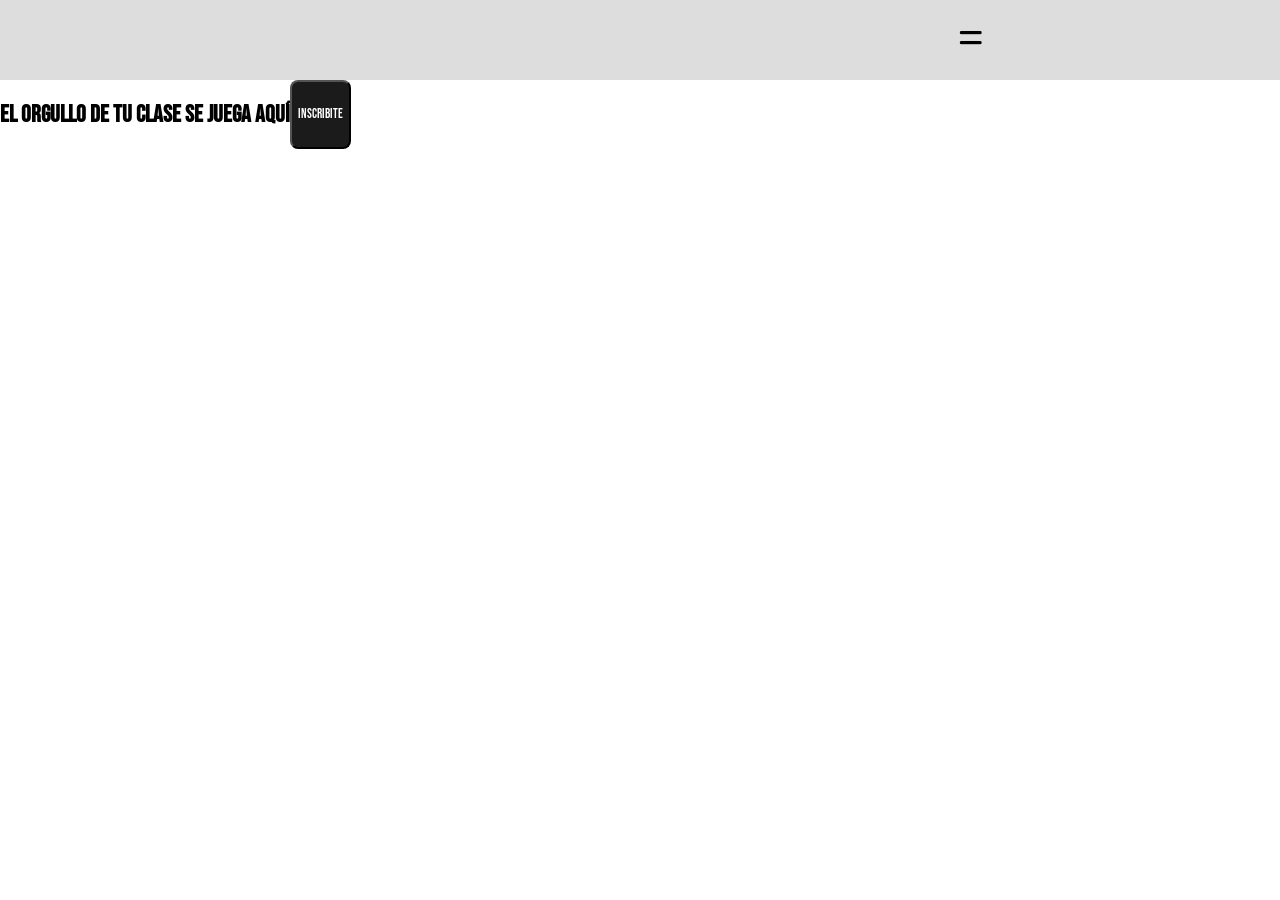
==== index.html @ 9fe6f3df "commit primero" ====
<!DOCTYPE html>
<html lang="en">
<head>
    <meta charset="UTF-8">
    <meta name="viewport" content="width=device-width, initial-scale=1.0">
    <title>Torneo Medac</title>
    <link rel="stylesheet" href="styles.css">

    <!--FUENTES-->
    <link rel="preconnect" href="https://fonts.googleapis.com">
    <link rel="preconnect" href="https://fonts.gstatic.com" crossorigin>
    <link href="https://fonts.googleapis.com/css2?family=Instrument+Serif:ital@0;1&family=Montserrat:ital,wght@0,100..900;1,100..900&display=swap" rel="stylesheet">

    <link rel="preconnect" href="https://fonts.googleapis.com">
    <link rel="preconnect" href="https://fonts.gstatic.com" crossorigin>
    <link href="https://fonts.googleapis.com/css2?family=Bebas+Neue&family=Instrument+Serif:ital@0;1&family=Montserrat:ital,wght@0,100..900;1,100..900&display=swap" rel="stylesheet">
</head>
<body>
    <header class="header">
        <div class="header__image">
            <img src="https://i1.sndcdn.com/avatars-000643652070-avjcbu-t1080x1080.jpg" class="header__image" alt="">
        </div>
        <nav class="header__nav">
            <input type="checkbox" id="nav-checkbox">
            <label for="nav-checkbox">=</label>
            <ul class="header__list-nav">
                <li class="header__list-item"><a href="#">Inicio</a></li>
                <li class="header__list-item"><a href="#">Torneos</a></li>
                <li class="header__list-item"><a href="">Inscripcion</a></li>
                <li class="header__list-item"><a href="">Premios</a></li>
            </ul>
        </nav>
    </header>

    <main>
        <div class="portada">
            <h2>El orgullo de tu clase se juega aquí</h2>
            <button class="portada__boton">Inscribite</button>
        </div>
    </main>
</body>
</html>
---- styles.css ----
.instrument-serif-regular {
    font-family: "Instrument Serif", serif;
    font-weight: 400;
    font-style: normal;
}

.instrument-serif-regular-italic {
    font-family: "Instrument Serif", serif;
    font-weight: 400;
    font-style: italic;
}


body {
    font-family: "Instrument Serif";
    
}

body, header, ul, li, nav, p, div, a {
    margin: 0;
    padding: 0;
}


/*-----HEADER-------*/
.header {
    display: flex;
    width: 100vw;
    height: 80px;
    justify-content: space-around;
    align-items: center;
    font-size: 3rem;
    background-color: #ddd;
    z-index: 1;
    
}

.header__image {
    width: 64px;
}



.header__nav-button {
    font-weight: 800;
}

#nav-checkbox{
    display: none;
}

.header__list-nav {
    display: none;
    list-style: none;
    position: absolute;

}

label {
    font-weight: 700;
}

#nav-checkbox:checked ~ .header__list-nav {
    width: 100%;
    height: 80vh;
    background-color: yellow;
    display: flex;
    position: absolute;
    flex-direction: column;
    top: 80px;
    left: 0;
    z-index: 1;
}

.header__list-item {
    text-align: center;
    margin: 30px 0px;
    justify-content: space-around;
}

.header__list-item a {
    text-decoration: none;
    color: #122f4a;
    padding: 8px;
    
}

/*-----HEADER-------*/


/*-----MAIN-------*/
.portada {
    font-family: "Bebas Neue", sans-serif;
    display: flex;
}

.portada__boton {
    font-family: "Bebas Neue", sans-serif;
    background-color: #1b1b1b; 
    color: #fff;
    border-radius: 8px;
}

/*-----MAIN-------*/
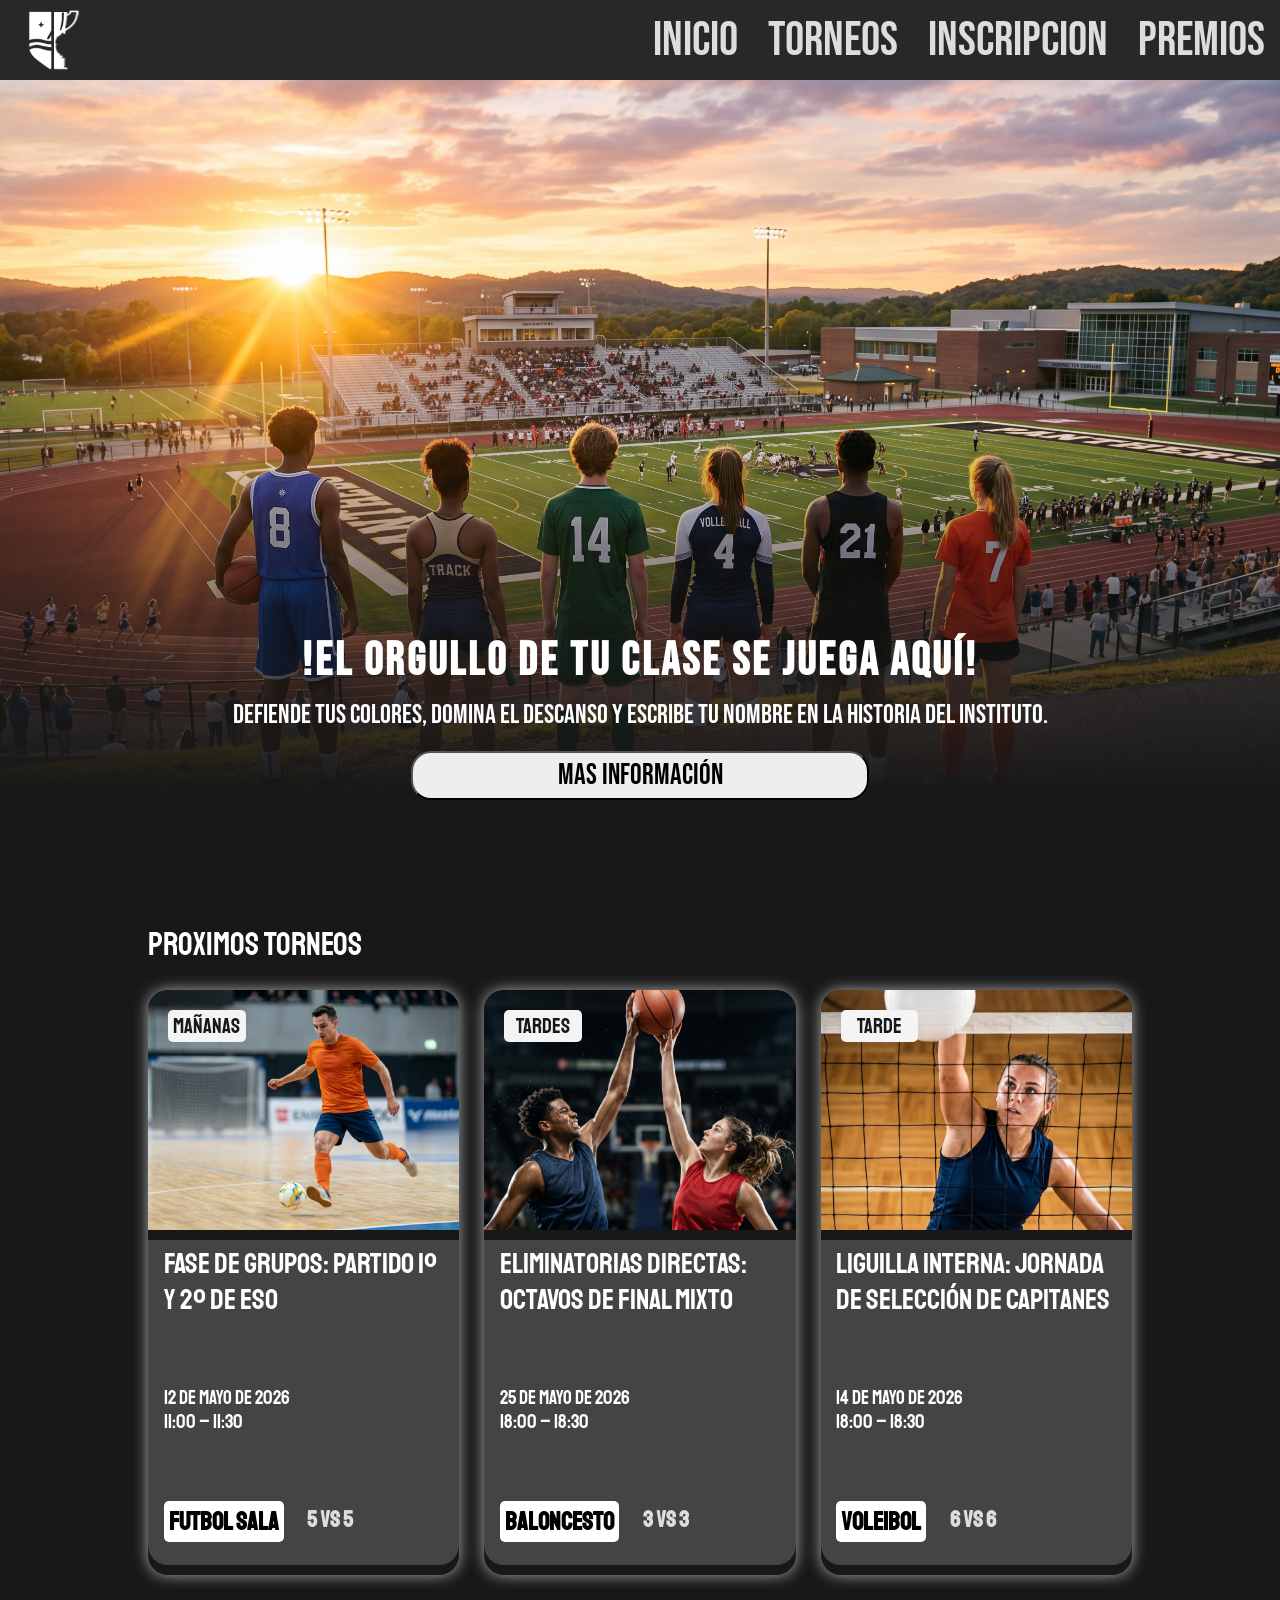
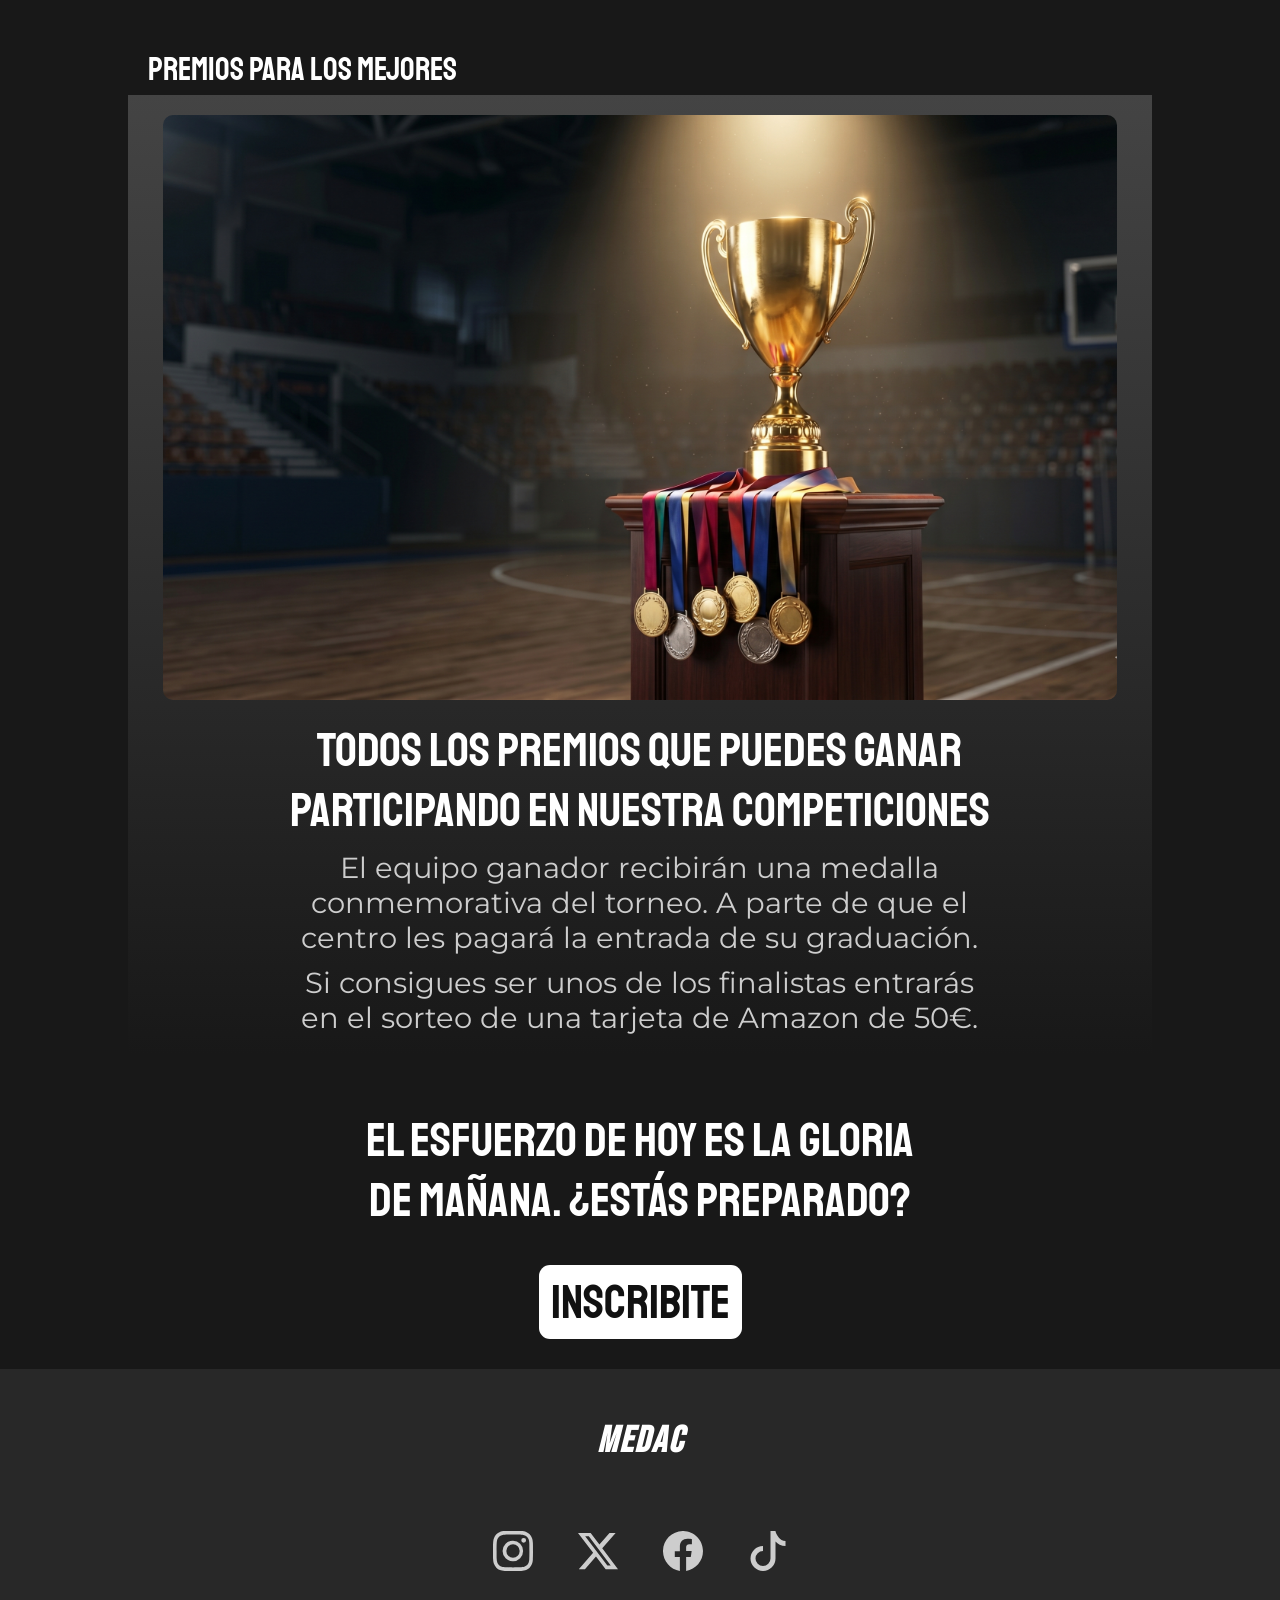
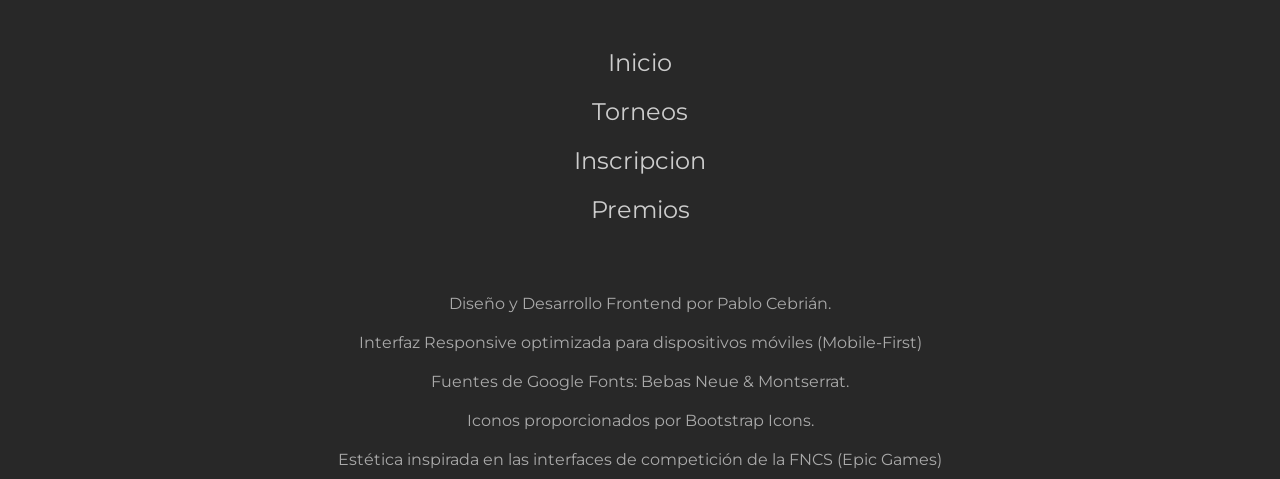
==== commit 2a6a266d: "resposive de la pagina de inicio" ====
--- a/index.html
+++ b/index.html
@@ -9,34 +9,149 @@
     <!--FUENTES-->
     <link rel="preconnect" href="https://fonts.googleapis.com">
     <link rel="preconnect" href="https://fonts.gstatic.com" crossorigin>
-    <link href="https://fonts.googleapis.com/css2?family=Instrument+Serif:ital@0;1&family=Montserrat:ital,wght@0,100..900;1,100..900&display=swap" rel="stylesheet">
-
-    <link rel="preconnect" href="https://fonts.googleapis.com">
-    <link rel="preconnect" href="https://fonts.gstatic.com" crossorigin>
-    <link href="https://fonts.googleapis.com/css2?family=Bebas+Neue&family=Instrument+Serif:ital@0;1&family=Montserrat:ital,wght@0,100..900;1,100..900&display=swap" rel="stylesheet">
+    <link href="https://fonts.googleapis.com/css2?family=Bebas+Neue&family=Instrument+Serif:ital@0;1&family=Montserrat:ital,wght@0,100..900;1,100..900&family=Oswald:wght@200..700&family=Staatliches&display=swap" rel="stylesheet">
 </head>
 <body>
     <header class="header">
         <div class="header__image">
-            <img src="https://i1.sndcdn.com/avatars-000643652070-avjcbu-t1080x1080.jpg" class="header__image" alt="">
+            <img src="img/logo.png" class="header__image" alt="">
         </div>
         <nav class="header__nav">
             <input type="checkbox" id="nav-checkbox">
-            <label for="nav-checkbox">=</label>
+            <label class="header__nav-button" for="nav-checkbox">=</label>
             <ul class="header__list-nav">
                 <li class="header__list-item"><a href="#">Inicio</a></li>
-                <li class="header__list-item"><a href="#">Torneos</a></li>
-                <li class="header__list-item"><a href="">Inscripcion</a></li>
-                <li class="header__list-item"><a href="">Premios</a></li>
+                <li class="header__list-item"><a href="torneos.html">Torneos</a></li>
+                <li class="header__list-item"><a href="inscripcion.html">Inscripcion</a></li>
+                <li class="header__list-item"><a href="premios.html">Premios</a></li>
             </ul>
         </nav>
     </header>
 
     <main>
         <div class="portada">
-            <h2>El orgullo de tu clase se juega aquí</h2>
-            <button class="portada__boton">Inscribite</button>
+            <div class="portada__texto">
+                <h2>!El orgullo de tu clase se juega aquí!</h2>
+                <p>Defiende tus colores, domina el descanso y escribe tu nombre en la historia del instituto.</p>
+                <button class="portada__boton">Mas Información</button>
+            </div>
+        </div>
+        <div class="inicio__cuerpo">
+            <div class="inicio-seccion seccion1">
+                <h3 class="seccion__titulo">Proximos Torneos</h3>
+
+                <div class="inicio--carrusel">
+                    <a href="" class="proximo-torneo">
+                        <div class="torneo__img torneo__img1">
+                            <p class="torneo--turno">Mañanas</p>
+                        </div>
+                        <div class="torneo__info">
+                            <p class="info--titulo">Fase de Grupos: Partido 1º y 2º de ESO</p>
+                            <div class="info--fecha">
+                                <p>12 de mayo de 2026</p>
+                                <p>11:00 – 11:30</p>
+                            </div>
+                            <div class="deporteNumero">
+                                <h4>Futbol Sala</h4>
+                                <h4>5 vs 5</h4>
+                            </div>
+                        </div>
+                    </a>
+
+                    <a href="" class="proximo-torneo">
+                        <div class="torneo__img torneo__img2">
+                            <p class="torneo--turno">Tardes</p>
+                        </div>
+                        <div class="torneo__info">
+                            <p class="info--titulo">Eliminatorias Directas: Octavos de Final Mixto</p>
+                            <div class="info--fecha">
+                                <p>25 de mayo de 2026</p>
+                                <p>18:00 – 18:30</p>
+                            </div>
+                            <div class="deporteNumero">
+                                <h4>Baloncesto</h4>
+                                <h4>3 vs 3</h4>
+                            </div>
+                        </div>
+                    </a>
+    
+                    <a href="" class="proximo-torneo">
+                        <div class="torneo__img torneo__img3">
+                            <p class="torneo--turno">Tarde</p>
+                        </div>
+                        <div class="torneo__info">
+                            <p class="info--titulo">Liguilla Interna: Jornada de Selección de Capitanes</p>
+                            <div class="info--fecha">
+                                <p>14 de mayo de 2026</p>
+                                <p>18:00 – 18:30</p>
+                            </div>
+                            <div class="deporteNumero">
+                                <h4>Voleibol</h4>
+                                <h4>6 vs 6</h4>
+                            </div>
+                        </div>
+                    </a>
+                </div>
+            </div>
+
+            <div class="inicio-seccion seccion2">
+                <h3 class="seccion__titulo">Premios Para los Mejores</h3>
+                <div class="seccion2--cuerpo">
+                    <div class="seccion2--img"></div>
+                    <div class="seccion2--texto">
+                        <h4>Todos los premios que puedes ganar participando en nuestra competiciones</h4>
+                        <p>El equipo ganador recibirán una medalla conmemorativa del torneo.
+                        A parte de que el centro les pagará la entrada de su graduación.
+                        </p>
+                        <p>
+                            Si consigues ser unos de los finalistas entrarás en el sorteo de una tarjeta de Amazon de 50€.
+                        </p>
+                    </div>
+                </div>
+            </div>
+
+            <div class="inicio-seccion seccion3">
+                <h3 class="seccion__titulo">EL ESFUERZO DE HOY ES LA GLORIA DE MAÑANA. ¿ESTÁS PREPARADO?</h3>
+                <div class="seccion3--cuerpo">
+                    <a href="inscripcion.html">INSCRIBITE</a>
+                </div>
+            </div>
         </div>
     </main>
+
+    <footer>
+        <div class="fotter--media">
+            <h3>MEDAC</h3>
+            <div class="media--icons">
+                <a href="" class="media--enlace ig"><svg xmlns="http://www.w3.org/2000/svg" width="40" height="40" fill="currentColor" class="bi bi-instagram" viewBox="0 0 16 16">
+<path d="M8 0C5.829 0 5.556.01 4.703.048 3.85.088 3.269.222 2.76.42a3.9 3.9 0 0 0-1.417.923A3.9 3.9 0 0 0 .42 2.76C.222 3.268.087 3.85.048 4.7.01 5.555 0 5.827 0 8.001c0 2.172.01 2.444.048 3.297.04.852.174 1.433.372 1.942.205.526.478.972.923 1.417.444.445.89.719 1.416.923.51.198 1.09.333 1.942.372C5.555 15.99 5.827 16 8 16s2.444-.01 3.298-.048c.851-.04 1.434-.174 1.943-.372a3.9 3.9 0 0 0 1.416-.923c.445-.445.718-.891.923-1.417.197-.509.332-1.09.372-1.942C15.99 10.445 16 10.173 16 8s-.01-2.445-.048-3.299c-.04-.851-.175-1.433-.372-1.941a3.9 3.9 0 0 0-.923-1.417A3.9 3.9 0 0 0 13.24.42c-.51-.198-1.092-.333-1.943-.372C10.443.01 10.172 0 7.998 0zm-.717 1.442h.718c2.136 0 2.389.007 3.232.046.78.035 1.204.166 1.486.275.373.145.64.319.92.599s.453.546.598.92c.11.281.24.705.275 1.485.039.843.047 1.096.047 3.231s-.008 2.389-.047 3.232c-.035.78-.166 1.203-.275 1.485a2.5 2.5 0 0 1-.599.919c-.28.28-.546.453-.92.598-.28.11-.704.24-1.485.276-.843.038-1.096.047-3.232.047s-2.39-.009-3.233-.047c-.78-.036-1.203-.166-1.485-.276a2.5 2.5 0 0 1-.92-.598 2.5 2.5 0 0 1-.6-.92c-.109-.281-.24-.705-.275-1.485-.038-.843-.046-1.096-.046-3.233s.008-2.388.046-3.231c.036-.78.166-1.204.276-1.486.145-.373.319-.64.599-.92s.546-.453.92-.598c.282-.11.705-.24 1.485-.276.738-.034 1.024-.044 2.515-.045zm4.988 1.328a.96.96 0 1 0 0 1.92.96.96 0 0 0 0-1.92m-4.27 1.122a4.109 4.109 0 1 0 0 8.217 4.109 4.109 0 0 0 0-8.217m0 1.441a2.667 2.667 0 1 1 0 5.334 2.667 2.667 0 0 1 0-5.334"/>
+</svg></a>
+                <a href="" class="media--enlace"> <svg xmlns="http://www.w3.org/2000/svg" width="40" height="40" fill="currentColor" class="bi bi-twitter-x" viewBox="0 0 16 16">
+<path d="M12.6.75h2.454l-5.36 6.142L16 15.25h-4.937l-3.867-5.07-4.425 5.07H.316l5.733-6.57L0 .75h5.063l3.495 4.633L12.601.75Zm-.86 13.028h1.36L4.323 2.145H2.865z"/>
+</svg></a>
+                <a href="" class="media--enlace"><svg xmlns="http://www.w3.org/2000/svg" width="40" height="40" fill="currentColor" class="bi bi-facebook" viewBox="0 0 16 16">
+<path d="M16 8.049c0-4.446-3.582-8.05-8-8.05C3.58 0-.002 3.603-.002 8.05c0 4.017 2.926 7.347 6.75 7.951v-5.625h-2.03V8.05H6.75V6.275c0-2.017 1.195-3.131 3.022-3.131.876 0 1.791.157 1.791.157v1.98h-1.009c-.993 0-1.303.621-1.303 1.258v1.51h2.218l-.354 2.326H9.25V16c3.824-.604 6.75-3.934 6.75-7.951"/>
+</svg></a>
+                <a href="" class="media--enlace"><svg xmlns="http://www.w3.org/2000/svg" width="40" height="40" fill="currentColor" class="bi bi-tiktok" viewBox="0 0 16 16">
+<path d="M9 0h1.98c.144.715.54 1.617 1.235 2.512C12.895 3.389 13.797 4 15 4v2c-1.753 0-3.07-.814-4-1.829V11a5 5 0 1 1-5-5v2a3 3 0 1 0 3 3z"/>
+</svg></a>
+            </div>
+        </div>
+
+        <div class="footer--cuerpo">
+            <a href="#" class="footer--link">Inicio</a>
+            <a href="torneos.html" class="footer--link">Torneos</a>
+            <a href="inscripcion.html" class="footer--link">Inscripcion</a>
+            <a href="premios.html" class="footer--link">Premios</a>
+        </div>
+
+        <div class="footer--creditos">
+            <p>Diseño y Desarrollo Frontend por Pablo Cebrián.</p>
+            <p>Interfaz Responsive optimizada para dispositivos móviles (Mobile-First)</p>
+            <p>Fuentes de Google Fonts: Bebas Neue & Montserrat.</p>
+            <p>Iconos proporcionados por Bootstrap Icons.</p>
+            <p>Estética inspirada en las interfaces de competición de la FNCS (Epic Games)</p>
+        </div>
+    </footer>
 </body>
 </html>
--- a/styles.css
+++ b/styles.css
@@ -13,40 +13,52 @@
 
 body {
     font-family: "Instrument Serif";
+    background-color: #f00;
+    background-color: #181818;
     
 }
 
 body, header, ul, li, nav, p, div, a {
     margin: 0;
     padding: 0;
+    box-sizing: border-box;
 }
 
 
 /*-----HEADER-------*/
 .header {
     display: flex;
-    width: 100vw;
+    width: 100%;
     height: 80px;
-    justify-content: space-around;
+    justify-content: space-between;
     align-items: center;
     font-size: 3rem;
-    background-color: #ddd;
+    background-color: #282828;
     z-index: 1;
     
 }
 
+.header * {
+    padding: 0 0px;
+}
+
 .header__image {
+    display: grid;
     width: 64px;
+    margin-left: 5px;
 }
 
 
 
 .header__nav-button {
     font-weight: 800;
+    color: #fff;
+    padding-right: 20px;
 }
 
 #nav-checkbox{
     display: none;
+    color: white;
 }
 
 .header__list-nav {
@@ -61,12 +73,14 @@
 }
 
 #nav-checkbox:checked ~ .header__list-nav {
+    font-family: "Bebas Neue";
     width: 100%;
     height: 80vh;
-    background-color: yellow;
+    background-color: #383838;
     display: flex;
     position: absolute;
     flex-direction: column;
+    justify-content: space-evenly;
     top: 80px;
     left: 0;
     z-index: 1;
@@ -76,29 +90,856 @@
     text-align: center;
     margin: 30px 0px;
     justify-content: space-around;
+    width: 100%;
+    padding: 0;
+    margin: 0;
 }
 
 .header__list-item a {
+    display: block;
     text-decoration: none;
-    color: #122f4a;
-    padding: 8px;
+    color: #ddd;
+    box-sizing: border-box;
+    padding: 50px 0;
+    width: 100%;
     
 }
 
 /*-----HEADER-------*/
 
 
-/*-----MAIN-------*/
+/*-----INICIO-------*/
+    /*-----PORTADA-------*/
 .portada {
     font-family: "Bebas Neue", sans-serif;
     display: flex;
+    flex-direction: column;
+    background-image: 
+    linear-gradient(to top, #181818 12% , #0000 60%), 
+    url('img/bg_hor_inicio.png');
+    background-color: #181818;
+    background-position: 51% -300%;
+    background-size: 300%;
+    background-repeat: no-repeat;
+    width: 100%;
+    min-height: 80vh;
+}
+
+.portada__texto {
+    margin: auto;
+    display: flex;
+    flex-direction: column;
+    margin-bottom: 7%;
+}
+
+.portada__texto h2 {
+
+    font-size: 2.9em;
+    padding: 20px;
+    padding-bottom: 0;
+    margin: 0;
+    letter-spacing: 3px;
+    text-wrap: pretty;
+    text-align: center;
+    color: #fff;
+}
+
+.portada__texto p {
+    font-size: 1.7em;
+    font-weight: 100;
+    margin-top: 10px;
+    padding: 0px 50px;
+    text-wrap: pretty;
+    text-align: center;
+    color: #fff;
 }
 
 .portada__boton {
     font-family: "Bebas Neue", sans-serif;
-    background-color: #1b1b1b; 
+    font-size: 1.8em;
+    background-color: #eee; 
+    width: 50%;
+    padding: 5px 0;
+    color: #000;
+    border-radius: 20px;
+    margin: auto;
+    margin-top: 20px;
+}
+    /*-----PORTADA-------*/
+    /*-----CUERPO-------*/
+
+.inicio__cuerpo {
+    display: flex;
+    flex-direction: column;
+    margin: 30px 0;
+}
+.inicio-seccion {
+    width: 100%;
+    font-family: "Staatliches", sans-serif;
+    margin-bottom: 30px;
+}
+
+.seccion__titulo {
+    margin: 5px 20px;
     color: #fff;
-    border-radius: 8px;
-}
-
-/*-----MAIN-------*/+    font-size: 2em;
+    font-weight: 500;
+}
+
+.inicio--carrusel {
+    display: flex;
+    width: 100%;
+    overflow-x: auto;
+    scroll-snap-type: x mandatory;
+    scroll-snap-align: center;
+    
+    padding: 20px;
+    gap: 25px;
+}
+
+.proximo-torneo {
+    display: flex;
+    flex-direction: column;
+    width: 90vw;
+    min-width: 90%;
+    min-height: 65vh;
+    border-radius: 20px;
+    box-shadow: 0 0 15px #aaa;
+    text-decoration: none;
+    gap: 10px;
+    padding-bottom: 10px;
+}
+
+
+.torneo__img {
+    height: 240px;
+    width: 100%;
+    flex-grow: 1;
+    background-position: 60% 50%;
+    background-size: cover;
+    flex-shrink: 0;
+    border-radius: 20px 20px 0 0;
+    position: relative;
+}
+.torneo__img1 {
+    background-image: url(img/futsal_img.png);
+}
+.torneo__img2 {
+    background-image: url(img/baloncesto_img.png);
+    background-position: 50% 50%;
+}
+.torneo__img3 {
+    background-image: url(img/volleyball_img.png);
+}
+
+.torneo--turno {
+    background-color: #f4f4f4;
+    color: #181818;
+    width: 25%;
+    font-size: 1.3em;
+    text-align: center;
+    border-radius: 5px;
+    padding: 3px;
+    margin: 20px;
+}
+
+.torneo__info {
+    height: 100%;
+    background-color: #444;
+    display: flex;
+    flex-direction: column;
+    flex-grow: 1;
+    justify-content: space-between;
+    flex-grow: 1;
+    color: #fff;
+    border-radius: 0 0 20px 20px;
+    padding-bottom: 20px;
+}
+
+.info--titulo {
+    font-size: 1.8em;
+    margin: 2% 5%;
+    margin-bottom: 1%;
+}
+
+.info--fecha {
+    font-size: 1.2em;
+    font-weight: 100;
+    margin: 1% 5%;
+    margin-bottom: 1%;
+}
+
+.deporteNumero {
+    display: flex;
+    padding: 0;
+    margin: 0;
+}
+
+.deporteNumero h4 {
+    font-size: 1.55em;
+    padding: 5px;
+    border-radius: 5px;
+    background-color: #fff;
+    color: #000;
+    margin: 1% 5%;
+    margin-right: 1%;
+}
+
+.deporteNumero h4:last-child {
+    background-color:#0000;
+    color: #ddd;
+    font-size: 1.4em;
+
+}
+
+
+.seccion2--cuerpo {
+    display: flex;
+    width: 100%;
+    flex-direction: column;
+    padding: 10px;
+    background: linear-gradient(to bottom, #444, #181818);
+}
+
+.seccion2--img {
+    background-image: url(img/premios.png);
+    margin: auto;
+    margin-bottom: 10px;
+    width: 95%;
+    height: 25vh;
+    background-size: cover;
+    background-position: center;
+    margin: 10px auto;
+    border-radius: 10px;
+}
+
+.seccion2--cuerpo h4 {
+    color: #fff;
+    font-size: 2.3em;
+    margin-top: 10px;
+    margin-bottom: 10px;
+    font-weight: 500;
+    text-align: center;
+}
+
+.seccion2--cuerpo p {
+    font-family: "Montserrat";
+    color: #cdcdcd;
+    text-align: center;
+    margin: 10px;
+    font-size: 1.3rem;
+
+}
+
+.seccion3 {
+    margin-top: 20px;ç
+}
+
+.seccion3 .seccion__titulo{
+    font-size: 3em;
+    text-align: center;
+    text-wrap: balance;
+}
+
+.seccion3--cuerpo{
+    width: 100%;
+    display: flex;
+    justify-content: center;
+}
+.seccion3--cuerpo a{
+    font-size: 2.5rem;
+    text-decoration: none;
+    color: #111;
+    padding: 7px 12px;
+    background-color: #fff;
+    border-radius: 11px;
+}
+
+.seccion3--cuerpo a:hover {
+    background-color: #ffd700;
+    color: #000;
+}
+
+    /*-----CUERPO-------*/
+    
+    /*-----FOOTER-------*/
+footer {
+    display: flex;
+    flex-direction: column;
+    width: 100%;
+    color: #aaa;
+    background-color: #282828;
+    font-family: "Montserrat";
+}
+
+.fotter--media h3 {
+    color: #fff;
+    width: 100%;
+    font-size: 2.3rem;
+    font-style: italic;
+    font-family: "Bebas Neue";
+    text-align: center;
+    margin: 50px 0;
+    letter-spacing: 2px;
+}
+
+.media--icons {
+    width: 100%;
+    display: flex;
+    justify-content: center;
+}
+    
+.media--enlace {
+    display: grid;
+    place-items: center;
+    margin: 10px 15px;
+    width: 55px;
+    height: 55px;
+    color: #cdcdcd;
+}
+
+.media--enlace:hover {
+    color: #ffd700;
+}
+
+.footer--cuerpo{
+    display: flex;
+    flex-direction: column;
+    margin: 50px 0;
+}
+
+.footer--link {
+    text-decoration: none;
+    margin: auto;
+    color: #cdcdcd;
+    font-size: 1.5em;
+    padding: 10px;
+}
+
+.footer--creditos {
+    display: flex;
+    flex-direction: column;
+}
+
+.footer--creditos p {
+    text-align: center;
+    margin: 10px;
+}
+    /*-----FOOTER-------*/
+/*-----INICIO-------*/
+
+/*-----TORNEOS-------*/
+.deportes__list {
+    font-family: "Bebas Neue";
+    font-size: 1.3rem;
+    display: flex;
+    flex-wrap: wrap;
+    color: #181818;
+    padding: 10px 0;
+    background: linear-gradient(to right, #131313, #999);
+    min-height: 20px;
+    gap: 20px;
+}
+
+.deportes__list--item {
+    display: flex;
+    justify-content: center;
+    padding: 0;
+    overflow: hidden;
+    list-style: none;
+    background-color: #efefef;
+    border-radius: 5px;
+    margin: auto 20px;
+    flex-grow: 1;
+    flex-shrink: 1;
+    flex-basis: 40%;
+}
+
+.deportes__list--item label{
+    width: 100%;
+    height: 100%;
+    text-align: center;
+    padding: 2px;
+}
+
+.seleccion--turnos {
+    display: flex;
+    background-color: #aaa;
+    margin-top: 10px;
+    padding: 10px;
+    font-size: 1.3rem;
+    
+}
+
+.seleccion--turnos label {
+    margin: auto;
+    background-color: #efefef;
+    font-family: "Bebas Neue";
+    padding: 10px 20px;
+    border-radius: 5px;
+}
+
+
+#turno-manana:checked ~ .seleccion__deportes .seleccion--turnos label[for="turno-manana"],
+#turno-tarde:checked ~ .seleccion__deportes .seleccion--turnos label[for="turno-tarde"] {
+    background-color: #ffcc00;
+    color: black;
+}
+
+
+#ver-futbol:checked ~ .seleccion__deportes .deportes__list--item:has([for="ver-futbol"]),
+#ver-volley:checked ~ .seleccion__deportes .deportes__list--item:has([for="ver-volley"]),
+#ver-baloncesto:checked ~ .seleccion__deportes .deportes__list--item:has([for="ver-baloncesto"]),
+#ver-pickelball:checked ~ .seleccion__deportes .deportes__list--item:has([for="ver-pickelball"]) {
+    background-color: #ffcc00;
+    color: black;
+}
+
+    /*-----TABLAS-------*/
+.seccion__tablas {
+    display: none;
+    color: white;
+    font-family: "Montserrat";
+    margin: 0 10px;
+}
+
+
+
+#turno-tarde:checked ~ #ver-futbol:checked ~ .seccion__tablas.futbol.tarde,
+#turno-manana:checked ~ #ver-volley:checked ~ .seccion__tablas.volley.mananas,
+#turno-tarde:checked ~ #ver-volley:checked ~ .seccion__tablas.volley.tarde,
+#turno-manana:checked ~ #ver-baloncesto:checked ~ .seccion__tablas.baloncesto.mananas,
+#turno-tarde:checked ~ #ver-baloncesto:checked ~ .seccion__tablas.baloncesto.tarde,
+#turno-manana:checked ~ #ver-pickelball:checked ~ .seccion__tablas.pickelball.mananas,
+#turno-tarde:checked ~ #ver-pickelball:checked ~ .seccion__tablas.pickelball.tarde,
+#turno-manana:checked ~ #ver-futbol:checked ~ .seccion__tablas.futbol.mananas {
+    display: block;
+}
+
+.seccion__tablas h2 {
+    color: #efefef;
+    font-family: "Bebas Neue";
+    text-align: center;
+    font-size: 2.6em;
+}
+
+.tabla__clasificacion {
+    border-collapse: collapse; 
+    width: 100%; 
+    text-align: center;
+}
+
+.tabla__clasificacion thead th {
+    font-size: 1.1rem;
+    height: 50px;
+    background-color: #444;
+}
+
+.tabla__clasificacion th{
+    padding: 5px 10px;
+}
+.tabla__clasificacion td {
+    height: 70px;
+}
+
+.tabla__clasificacion--cuerpo tr td:first-child{
+    font-family: "Bebas Neue";
+    font-size: 2em;
+}
+
+.tabla__clasificacion--cuerpo tr:first-child td:first-child{
+    box-shadow: inset 5px 0 0 0 #0f0;
+}
+
+.tabla__clasificacion--cuerpo tr:last-child td:first-child{
+    box-shadow: inset 5px 0 0 0 #f00;
+}
+
+
+    /*-----TABLAS-------*/
+/*-----TORNEOS-------*/
+
+
+/*-----INSCRIPCION-------*/
+.inscripcion__form {
+    display: flex;
+    flex-direction: column;
+
+    padding: 20px 0;
+    font-family: "Montserrat";
+    color: #eee;
+}
+
+.inscripcion__form h2 {
+    font-family: "Bebas Neue";
+    text-align: center;
+    text-transform: uppercase;
+    padding: 0;
+    margin: 1% 0;
+    font-size: 4em;
+    letter-spacing: 10%;
+}
+
+.inscripcion__apartado {
+    margin: 7px auto;
+    width: 80%;
+}
+
+.apartado--select {
+    width: 100%;
+    font-weight: 200;
+    font-size: 1.1rem;
+    padding: 5px;
+    border-radius: 15px;
+    background-color: #ddd;
+}
+
+
+.apartado--select option {
+    font-weight: 400;
+    font-size: 1.2rem;
+    padding: 150px 0;
+    color: #111;
+    border-radius: 10px;
+    width: 50%;
+}
+
+.apartado--select option:disabled {
+    color: white;
+}
+
+.inscripcion__apartado p{
+    font-family: "Oswald";
+    margin: 10px 0;
+    font-weight: 500;
+    font-size: 1.6rem;
+}
+
+.turnos--inscripcion {
+    display: flex;
+    flex-direction: column;
+}
+
+.apartado--turno label{
+    font-size: 1.4rem;
+}
+
+
+    /*-----QyA-------*/
+
+.qya__section {
+    background-color: #1c1c1c;
+    display: flex;
+    flex-direction: column;
+
+    padding: 20px 0;
+    font-family: "Montserrat";
+    color: #eee;
+}
+
+.qya__section h3 {
+    text-align: center;
+    padding: 5px;
+    margin: 5px;
+}
+
+
+.qya__preguntas {
+    margin: auto;
+    width: 100%;
+}
+
+.qya__preguntas summary{
+    padding: 15px 2.5%;
+    border-bottom: 0.5px solid #aaa7;
+    font-size: 1.05rem;
+    font-weight: 600;
+}
+
+.qya__preguntas p {
+    padding: 20px 20px;
+    text-align: justify;
+    background-color: #333;
+    width: 100%;
+    font-style: italic;
+    border-bottom: 2px solid #fff;
+    margin-bottom: 10px;
+}
+
+
+    /*-----QyA-------*/
+/*-----INSCRIPCION-------*/
+
+
+/*-----PREMIOS-------*/
+
+.premios__page {
+    font-family: "Bebas Neue";
+    color: #fff;
+}
+
+.premios__page h2 {
+    text-align: center;
+    font-size: 3.5em;
+    letter-spacing: 2px;
+    padding: 0;
+    margin: 10px;
+}
+
+.premios--section {
+    background-color: #444;
+    display: flex;
+    flex-direction: column;
+    border-radius: 10px;
+    padding: 15px;
+    margin: 20px;
+}
+
+.section--1{
+    border: 1px solid #ffd700;
+    box-shadow: 0 0 10px 0 #ffea00;
+}
+
+.section--2{
+    border: 1px solid #c0c0c0;
+    box-shadow: 0 0 10px 0 #c0c0c0;
+}
+
+.section--3{
+    border: 1px solid #cc8e34;
+    box-shadow: 0 0 10px 0 #cc8e34;
+}
+
+.premio--img1 {
+    background: url(img/1er_puesto.jpg);
+    background-position: center;
+    background-size: cover;
+}
+.premio--img2 {
+    background: url(img/2er_puesto.jpg);
+    background-position: center;
+    background-size: cover;
+}
+.premio--img3 {
+    background: url(img/3er_puesto.png);
+    background-position: center;
+    background-size: cover;
+}
+
+.premios--img{
+    box-sizing: border-box;
+    width: 100%;
+    height: 20vh;
+    margin: auto;
+    border-radius: 10px;
+    background-color: red;
+}
+
+
+.premios__entrega{
+    background: linear-gradient(#444 40%, #181818);
+    padding: 20px;
+}
+
+.premios__entrega h3 {
+    font-size: 2em;
+    text-wrap: balance;
+    margin: 0;
+}
+
+.entrega--texto p {
+    font-family: "Montserrat";
+    text-align: justify;
+    text-wrap: pretty;
+    margin: 20px 0;
+    font-size: 1.2rem;
+}
+
+.entrega--info {
+    margin: 20px 0;
+}
+
+.entrega--info h4 {
+    font-size: 1.5rem;
+    margin: 0;
+    padding: 0;
+}
+.entrega--info p {
+    font-size: 1rem;
+    margin: 0;
+}
+
+/*-----PREMIOS-------*/
+
+
+
+/*-----RESONPONSIVE-------*/
+
+    /*-----Inicio-------*/
+@media screen and (min-width: 395px) {
+    .portada {
+        background-position: center;
+        background-size: cover;
+    }
+}
+
+@media screen and (min-width: 624px){
+
+    /*NAV RESPONSIVE*/
+    .header {
+        width: 100%;
+        justify-content: space-between;
+        position: sticky;
+        top: 0;
+        height: 80px;
+    }
+
+    .header__nav {
+        height: 100%;
+    }
+
+    .header__image {
+        margin-left: 10px;
+    }
+    
+    .header__nav-button {
+        display: none;
+        
+    }
+    
+    .header__list-nav {
+        display: flex;
+        flex-direction: row;
+        position: relative;
+        gap: 20px;
+        height: 100%;
+    }
+
+    .header__list-item {
+        text-align: center;
+        margin: 0px 0px;
+        justify-content: space-around;
+        height: 100%;
+        width: 100%;
+        align-items: center;
+        padding: 0;
+        margin: 0;
+    }
+    
+    .header__list-item:last-child {
+        margin-right: 10px;
+    }
+    
+    .header__list-item a {
+        font-family: "Bebas Neue";
+        font-size: 2.5rem;
+        height: 100%;
+        display: inline-flex;
+        align-items: center;
+        justify-content: center;
+        text-decoration: none;
+        color: #ddd;
+        box-sizing: border-box;
+        padding: 0 5px;
+        width: 100%;
+        box-sizing: border-box;
+        
+    }
+    
+    .header__list-item a:hover {
+        box-sizing: border-box;
+        color: #ffd700;
+        box-shadow: inset 0px -5px 0 0px #ffd700; 
+        z-index: 1000;
+    }
+    
+    /*NAV RESPONSIVE*/
+
+    .inicio-seccion {
+        width: 80%;
+        margin: auto;
+    }
+
+    .seccion2--img {
+        height: 40vh;
+    }
+
+    .seccion3 {
+        display: flex;
+        flex-direction: column;
+        margin-top: 70px;
+        gap: 30px;
+    }
+
+    .seccion3--cuerpo a{
+    font-size: 3rem;
+}
+}
+
+@media screen and (min-width: 1000px){
+
+    .header__list-item a {
+        font-size: 3rem;
+    }
+
+    .portada {
+        height: 90vh;
+    }
+
+
+    .inicio--carrusel {
+
+        width: 100%;
+        margin: auto;
+        padding: 20px;
+        overflow-x: auto;
+        scroll-snap-type: x mandatory;
+        scroll-snap-align: center;
+        gap: 25px;
+
+    }
+
+    
+    .inicio-seccion {
+        margin-top: 50px;
+    }
+    .seccion1 {
+        margin-top: 0px;
+    }
+    
+    .proximo-torneo {
+        min-width: 300px;
+        width: 400px;
+    }
+
+    .seccion2--texto{
+        width: 70%;
+        margin: auto;
+        text-wrap: pretty;
+    }
+
+    .seccion2--texto h4 {
+        font-size: 3rem;
+    }
+
+    .seccion2--texto p {
+        font-size: 1.8rem;
+    }
+
+    .seccion2--img {
+        height: 65vh;
+    }
+
+    .seccion3 {
+        width: 50%;
+    }
+}
+
+
+
+
+    /*-----Inicio-------*/
+
+
+
+/*-----RESONPONSIVE-------*/
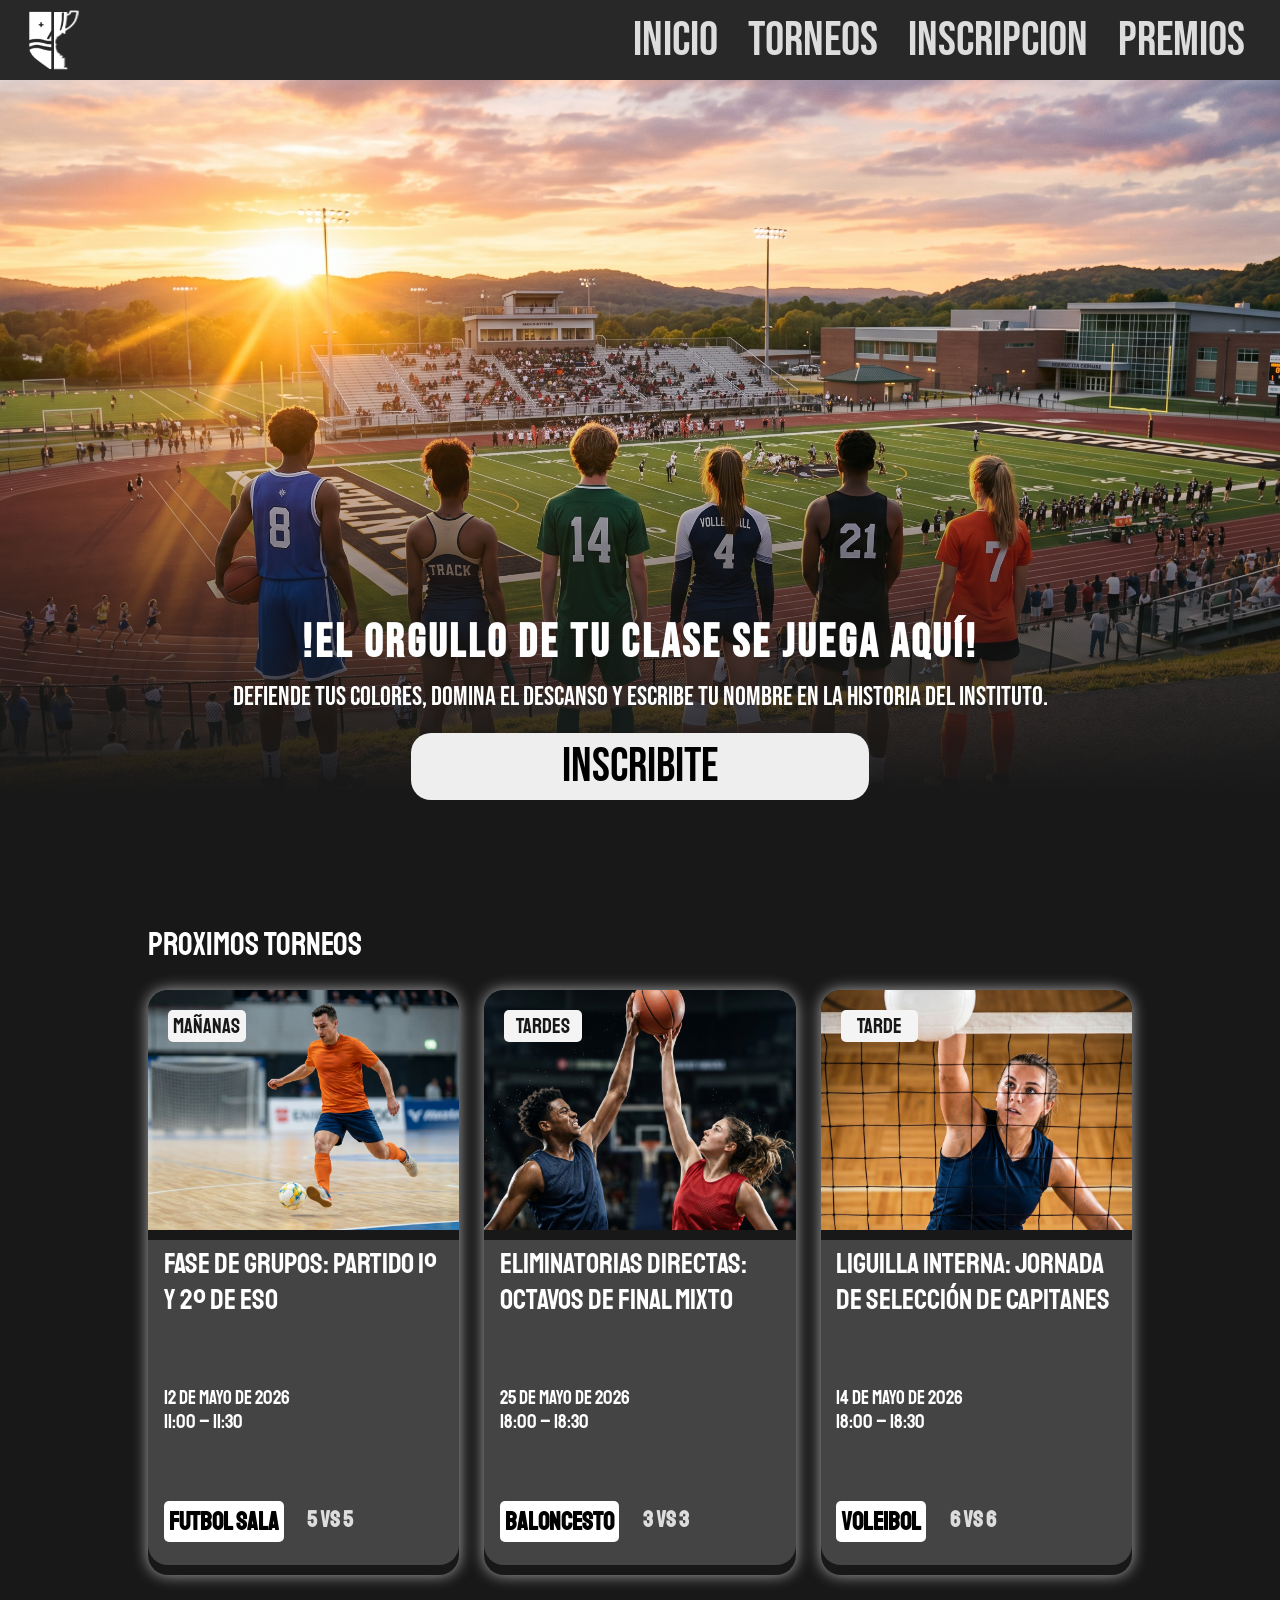
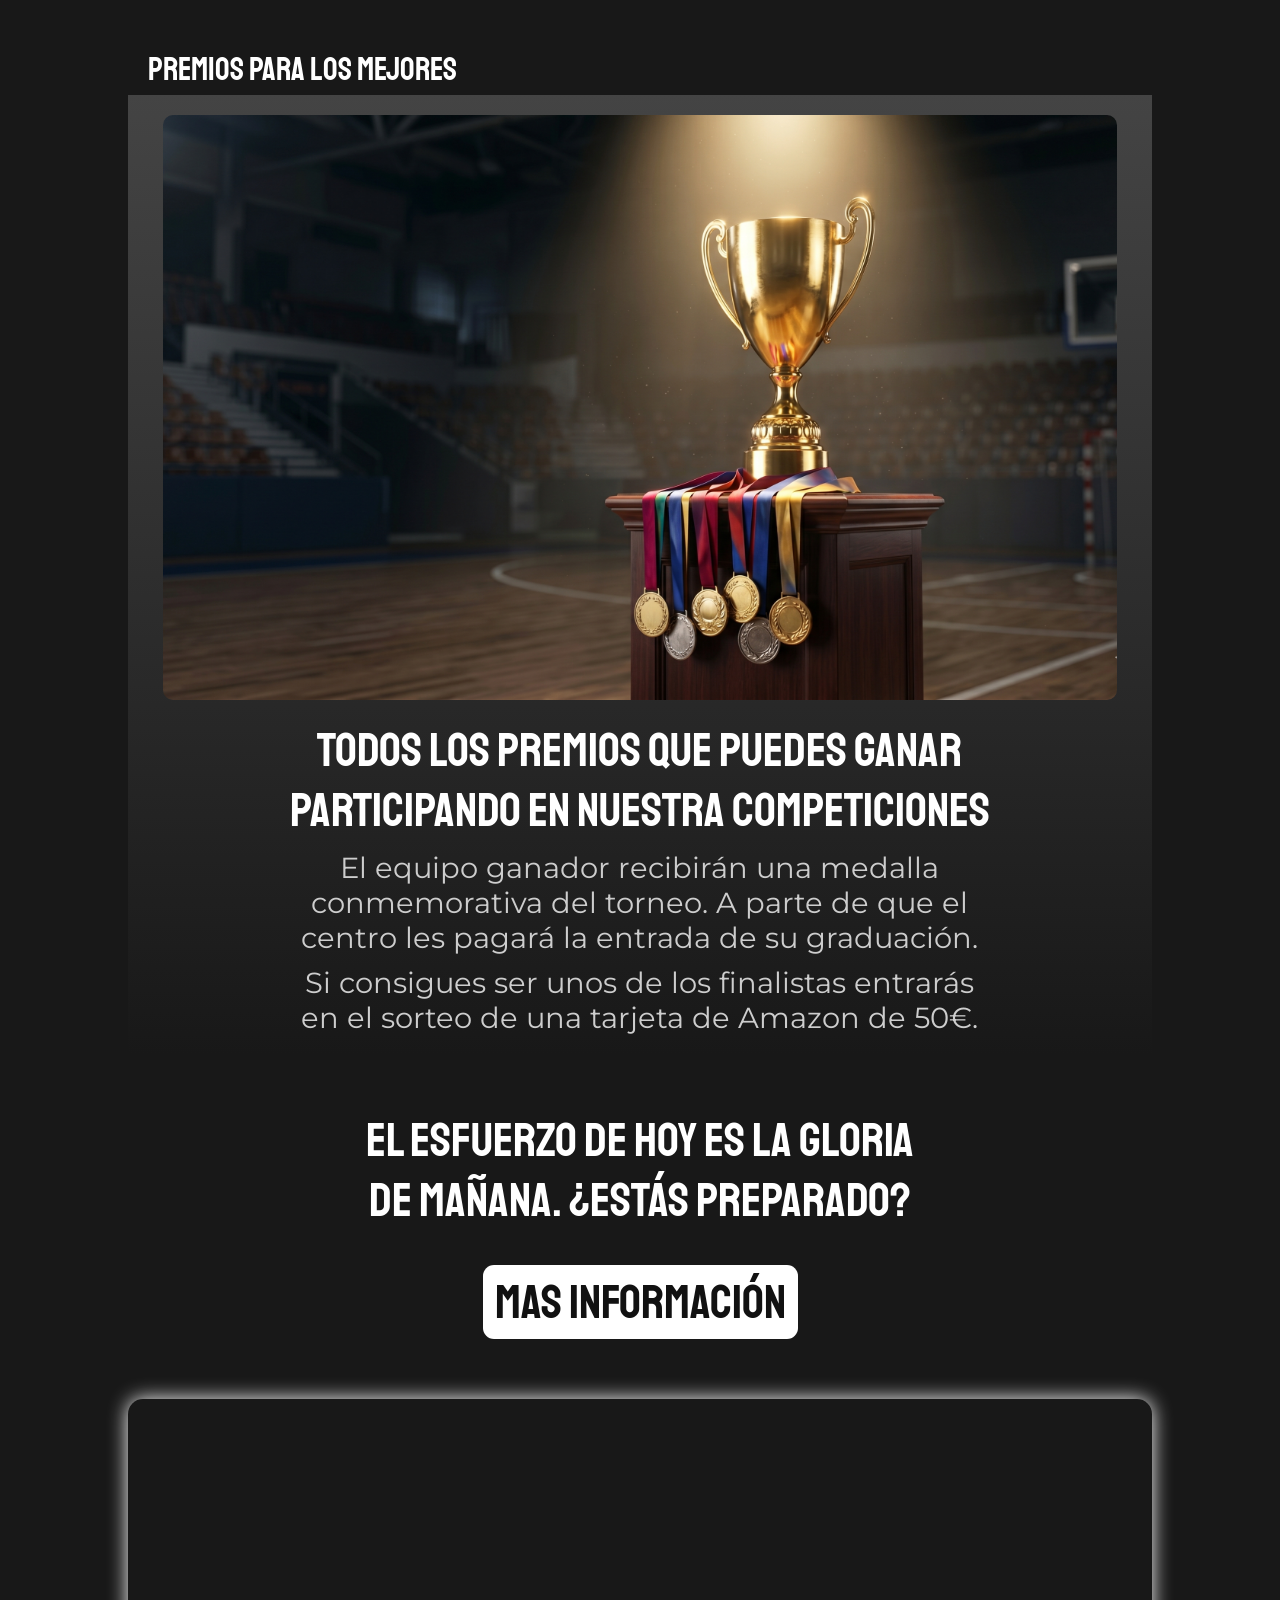
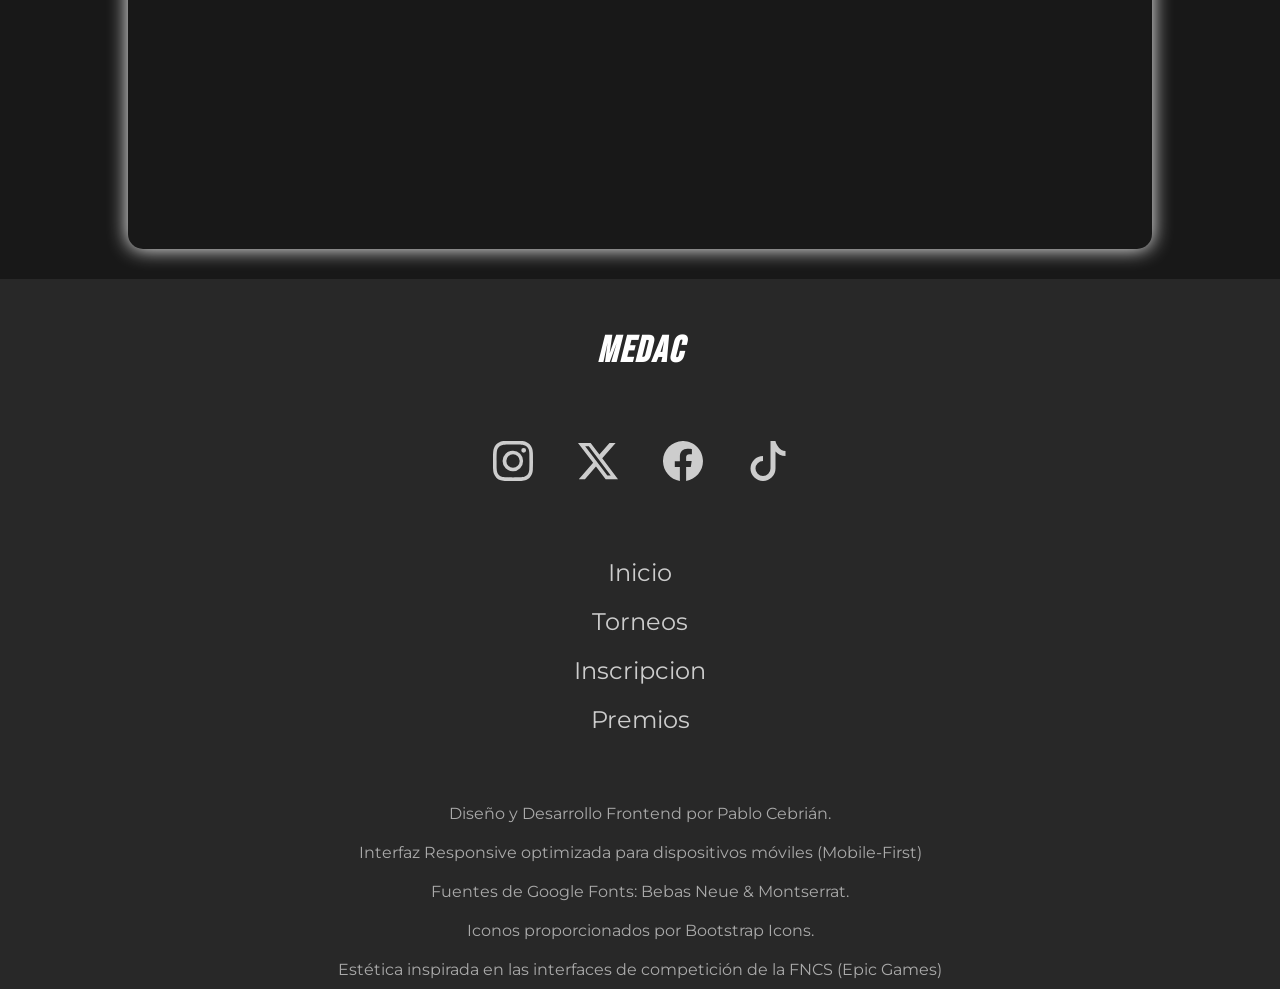
==== commit 8a73e44e: "proyecto terminado" ====
--- a/index.html
+++ b/index.html
@@ -33,7 +33,7 @@
             <div class="portada__texto">
                 <h2>!El orgullo de tu clase se juega aquí!</h2>
                 <p>Defiende tus colores, domina el descanso y escribe tu nombre en la historia del instituto.</p>
-                <button class="portada__boton">Mas Información</button>
+                <a href="inscripcion.html" class="portada__boton">Inscribite</a>
             </div>
         </div>
         <div class="inicio__cuerpo">
@@ -113,9 +113,11 @@
             <div class="inicio-seccion seccion3">
                 <h3 class="seccion__titulo">EL ESFUERZO DE HOY ES LA GLORIA DE MAÑANA. ¿ESTÁS PREPARADO?</h3>
                 <div class="seccion3--cuerpo">
-                    <a href="inscripcion.html">INSCRIBITE</a>
+                    <a href="inscripcion.html#qya__id">Mas información</a>
                 </div>
             </div>
+
+            <iframe src="https://www.google.com/maps/embed?pb=!1m18!1m12!1m3!1d1657.5513990771965!2d-1.8571400695805471!3d38.99875524340325!2m3!1f0!2f0!3f0!3m2!1i1024!2i768!4f13.1!3m3!1m2!1s0xd665fbd9867a503%3A0x1275313ec8b82d67!2sDavante%20MEDAC%20Albacete%20%F0%9F%A5%87%20Centro%20FP%20Albacete!5e1!3m2!1ses!2ses!4v1779209923543!5m2!1ses!2ses" width="80%" height="450" style="border:0;" allowfullscreen="" loading="lazy" referrerpolicy="no-referrer-when-downgrade"></iframe>
         </div>
     </main>
 
--- a/styles.css
+++ b/styles.css
@@ -156,7 +156,9 @@
 
 .portada__boton {
     font-family: "Bebas Neue", sans-serif;
-    font-size: 1.8em;
+    text-decoration: none;
+    text-align: center;
+    font-size: 3rem;
     background-color: #eee; 
     width: 50%;
     padding: 5px 0;
@@ -164,6 +166,11 @@
     border-radius: 20px;
     margin: auto;
     margin-top: 20px;
+}
+
+.portada__boton:hover {
+    color: #ffd700;
+    background-color: #282828;
 }
     /*-----PORTADA-------*/
     /*-----CUERPO-------*/
@@ -332,7 +339,7 @@
 }
 
 .seccion3 {
-    margin-top: 20px;ç
+    margin-top: 20px;
 }
 
 .seccion3 .seccion__titulo{
@@ -347,7 +354,7 @@
     justify-content: center;
 }
 .seccion3--cuerpo a{
-    font-size: 2.5rem;
+    font-size: 1.8rem;
     text-decoration: none;
     color: #111;
     padding: 7px 12px;
@@ -358,6 +365,14 @@
 .seccion3--cuerpo a:hover {
     background-color: #ffd700;
     color: #000;
+}
+
+iframe {
+    display: flex;
+    margin: auto;
+    margin-top: 60px;
+    box-shadow: 0 0 20px #fff;
+    border-radius: 15px;
 }
 
     /*-----CUERPO-------*/
@@ -570,7 +585,8 @@
     color: #eee;
 }
 
-.inscripcion__form h2 {
+.inscripcion h2 {
+    color: #eee;
     font-family: "Bebas Neue";
     text-align: center;
     text-transform: uppercase;
@@ -873,10 +889,37 @@
 
     .seccion3--cuerpo a{
     font-size: 3rem;
-}
+    }   
+
+    /*INSCRIPCION RESPONSIVE*/
+    .inscripcion__form {
+        background-color: #333;
+        width: 90%;
+        margin: auto;
+        border-radius: 20px;
+        margin-bottom: 50px;
+    }
+
+    .inscripcion__apartado p{
+    font-size: 1.8rem;
+}
+
+    .qya__section {
+    }
+    
+    .qya__preguntas {
+        width: 90%;
+        margin: auto;
+
+    }
+
+    /*INSCRIPCIONM RESPONSIVE*/
 }
 
 @media screen and (min-width: 1000px){
+    .header__list-nav {
+        margin-right: 20px;
+    }
 
     .header__list-item a {
         font-size: 3rem;
@@ -933,6 +976,95 @@
     .seccion3 {
         width: 50%;
     }
+
+    
+    /*-----TORNEOS-------*/
+
+    .seleccion__deportes {
+        justify-content: center;
+        margin: auto;
+        width: 95vw;
+    }
+
+    .seleccion--turnos label{
+        width: 40%;
+        justify-content: center;
+        text-align: center;
+    }
+
+    .deportes__list{
+        width: 95vw;
+        margin: auto;
+    }
+
+    .tabla__clasificacion {
+        width: 95vw;
+        margin: auto;
+    }
+    
+    /*-----TORNEOS-------*/
+
+
+    /*-----Premios-------*/
+    .premios--section {
+        width: 75vw;
+        margin-left: auto;
+        margin-right: auto;
+        font-size: 2em;
+        padding-bottom: 40px;
+    }
+
+    .premios--img {
+        height: 70vh;
+        width: 100%;
+        margin: auto;
+        box-shadow: 0 0 20px #fff;
+    }
+
+    .premios--text {
+        width: 90%;
+        margin: auto;
+        text-align: justify;
+    }
+
+    .premios__entrega {
+        width: 75vw;
+        margin: 80px auto;
+        border-radius: 20px;
+    }
+
+    .premios__entrega h3 {
+        text-align: center;
+        font-size: 3em;
+    }
+
+    .entrega--texto {
+        width: 80%;
+        margin: auto;
+    }
+    
+    .entrega--texto p {
+        font-size: 2em;
+
+    }
+
+    .entrega--info {
+        margin-top: 30px;
+    }
+
+    .entrega--info h4{
+        font-size: 3em;
+    }
+    .entrega--info p{
+        font-size: 1.6em;
+    }
+
+    /*-----PREMIOS-------*/
+
+        /*INSCRIPCION RESPONSIVE*/
+    .inscripcion__form {
+        width: 80%;
+    }
 }
 
 
@@ -941,5 +1073,6 @@
     /*-----Inicio-------*/
 
 
+    
 
 /*-----RESONPONSIVE-------*/
